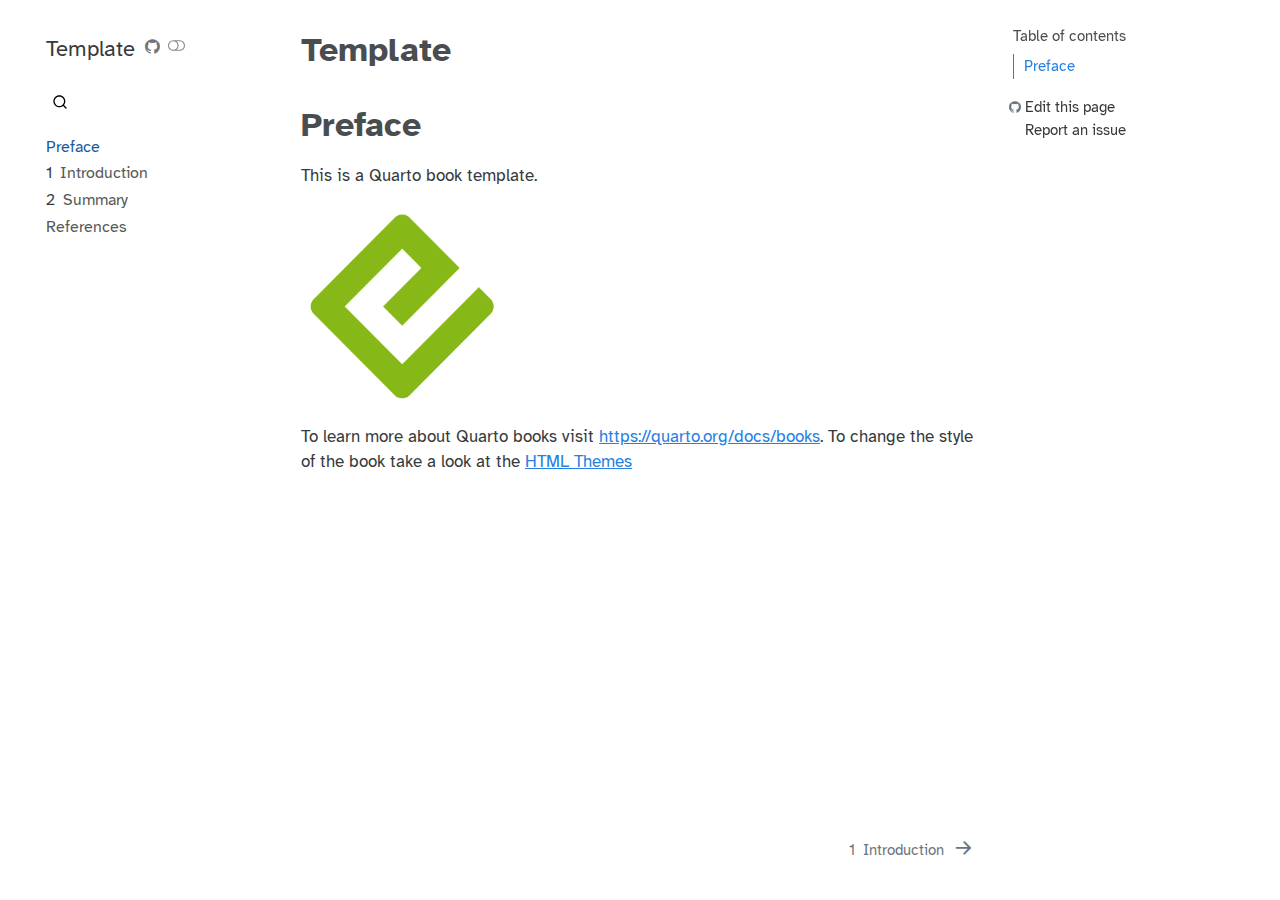
==== index.html @ 36cbff58 "Built site for gh-pages" ====
<!DOCTYPE html>
<html xmlns="http://www.w3.org/1999/xhtml" lang="en" xml:lang="en"><head>

<meta charset="utf-8">
<meta name="generator" content="quarto-1.3.450">

<meta name="viewport" content="width=device-width, initial-scale=1.0, user-scalable=yes">


<title>Template</title>
<style>
code{white-space: pre-wrap;}
span.smallcaps{font-variant: small-caps;}
div.columns{display: flex; gap: min(4vw, 1.5em);}
div.column{flex: auto; overflow-x: auto;}
div.hanging-indent{margin-left: 1.5em; text-indent: -1.5em;}
ul.task-list{list-style: none;}
ul.task-list li input[type="checkbox"] {
  width: 0.8em;
  margin: 0 0.8em 0.2em -1em; /* quarto-specific, see https://github.com/quarto-dev/quarto-cli/issues/4556 */ 
  vertical-align: middle;
}
</style>


<script src="site_libs/quarto-nav/quarto-nav.js"></script>
<script src="site_libs/quarto-nav/headroom.min.js"></script>
<script src="site_libs/clipboard/clipboard.min.js"></script>
<script src="site_libs/quarto-search/autocomplete.umd.js"></script>
<script src="site_libs/quarto-search/fuse.min.js"></script>
<script src="site_libs/quarto-search/quarto-search.js"></script>
<meta name="quarto:offset" content="./">
<link href="./intro.html" rel="next">
<link href=".//images/logo.png" rel="icon" type="image/png">
<script src="site_libs/quarto-html/quarto.js"></script>
<script src="site_libs/quarto-html/popper.min.js"></script>
<script src="site_libs/quarto-html/tippy.umd.min.js"></script>
<script src="site_libs/quarto-html/anchor.min.js"></script>
<link href="site_libs/quarto-html/tippy.css" rel="stylesheet">
<link href="site_libs/quarto-html/quarto-syntax-highlighting.css" rel="stylesheet" class="quarto-color-scheme" id="quarto-text-highlighting-styles">
<link href="site_libs/quarto-html/quarto-syntax-highlighting-dark.css" rel="prefetch" class="quarto-color-scheme quarto-color-alternate" id="quarto-text-highlighting-styles">
<script src="site_libs/bootstrap/bootstrap.min.js"></script>
<link href="site_libs/bootstrap/bootstrap-icons.css" rel="stylesheet">
<link href="site_libs/bootstrap/bootstrap.min.css" rel="stylesheet" class="quarto-color-scheme" id="quarto-bootstrap" data-mode="light">
<link href="site_libs/bootstrap/bootstrap-dark.min.css" rel="prefetch" class="quarto-color-scheme quarto-color-alternate" id="quarto-bootstrap" data-mode="dark">
<script id="quarto-search-options" type="application/json">{
  "location": "sidebar",
  "copy-button": false,
  "collapse-after": 3,
  "panel-placement": "start",
  "type": "overlay",
  "limit": 20,
  "language": {
    "search-no-results-text": "No results",
    "search-matching-documents-text": "matching documents",
    "search-copy-link-title": "Copy link to search",
    "search-hide-matches-text": "Hide additional matches",
    "search-more-match-text": "more match in this document",
    "search-more-matches-text": "more matches in this document",
    "search-clear-button-title": "Clear",
    "search-detached-cancel-button-title": "Cancel",
    "search-submit-button-title": "Submit",
    "search-label": "Search"
  }
}</script>


<meta property="og:title" content="Template">
<meta property="og:description" content="">
<meta property="og:image" content="https://ku009.github.io/dst-documentation/images/logo.png">
<meta property="og:site-name" content="Template">
<meta property="og:image:height" content="1185">
<meta property="og:image:width" content="1196">
</head>

<body class="nav-sidebar floating">

<div id="quarto-search-results"></div>
  <header id="quarto-header" class="headroom fixed-top">
  <nav class="quarto-secondary-nav">
    <div class="container-fluid d-flex">
      <button type="button" class="quarto-btn-toggle btn" data-bs-toggle="collapse" data-bs-target="#quarto-sidebar,#quarto-sidebar-glass" aria-controls="quarto-sidebar" aria-expanded="false" aria-label="Toggle sidebar navigation" onclick="if (window.quartoToggleHeadroom) { window.quartoToggleHeadroom(); }">
        <i class="bi bi-layout-text-sidebar-reverse"></i>
      </button>
      <nav class="quarto-page-breadcrumbs" aria-label="breadcrumb"><ol class="breadcrumb"><li class="breadcrumb-item"><a href="./index.html">Preface</a></li></ol></nav>
      <a class="flex-grow-1" role="button" data-bs-toggle="collapse" data-bs-target="#quarto-sidebar,#quarto-sidebar-glass" aria-controls="quarto-sidebar" aria-expanded="false" aria-label="Toggle sidebar navigation" onclick="if (window.quartoToggleHeadroom) { window.quartoToggleHeadroom(); }">      
      </a>
      <button type="button" class="btn quarto-search-button" aria-label="" onclick="window.quartoOpenSearch();">
        <i class="bi bi-search"></i>
      </button>
    </div>
  </nav>
</header>
<!-- content -->
<div id="quarto-content" class="quarto-container page-columns page-rows-contents page-layout-article">
<!-- sidebar -->
  <nav id="quarto-sidebar" class="sidebar collapse collapse-horizontal sidebar-navigation floating overflow-auto">
    <div class="pt-lg-2 mt-2 text-left sidebar-header">
    <div class="sidebar-title mb-0 py-0">
      <a href="./">Template</a> 
        <div class="sidebar-tools-main">
    <a href="https://github.com/ku009/dst-documentation" rel="" title="Source Code" class="quarto-navigation-tool px-1" aria-label="Source Code"><i class="bi bi-github"></i></a>
  <a href="" class="quarto-color-scheme-toggle quarto-navigation-tool  px-1" onclick="window.quartoToggleColorScheme(); return false;" title="Toggle dark mode"><i class="bi"></i></a>
</div>
    </div>
      </div>
        <div class="mt-2 flex-shrink-0 align-items-center">
        <div class="sidebar-search">
        <div id="quarto-search" class="" title="Search"></div>
        </div>
        </div>
    <div class="sidebar-menu-container"> 
    <ul class="list-unstyled mt-1">
        <li class="sidebar-item">
  <div class="sidebar-item-container"> 
  <a href="./index.html" class="sidebar-item-text sidebar-link active">
 <span class="menu-text">Preface</span></a>
  </div>
</li>
        <li class="sidebar-item">
  <div class="sidebar-item-container"> 
  <a href="./intro.html" class="sidebar-item-text sidebar-link">
 <span class="menu-text"><span class="chapter-number">1</span>&nbsp; <span class="chapter-title">Introduction</span></span></a>
  </div>
</li>
        <li class="sidebar-item">
  <div class="sidebar-item-container"> 
  <a href="./summary.html" class="sidebar-item-text sidebar-link">
 <span class="menu-text"><span class="chapter-number">2</span>&nbsp; <span class="chapter-title">Summary</span></span></a>
  </div>
</li>
        <li class="sidebar-item">
  <div class="sidebar-item-container"> 
  <a href="./references.html" class="sidebar-item-text sidebar-link">
 <span class="menu-text">References</span></a>
  </div>
</li>
    </ul>
    </div>
</nav>
<div id="quarto-sidebar-glass" data-bs-toggle="collapse" data-bs-target="#quarto-sidebar,#quarto-sidebar-glass"></div>
<!-- margin-sidebar -->
    <div id="quarto-margin-sidebar" class="sidebar margin-sidebar">
        <nav id="TOC" role="doc-toc" class="toc-active">
    <h2 id="toc-title">Table of contents</h2>
   
  <ul>
  <li><a href="#preface" id="toc-preface" class="nav-link active" data-scroll-target="#preface">Preface</a></li>
  </ul>
<div class="toc-actions"><div><i class="bi bi-github"></i></div><div class="action-links"><p><a href="https://github.com/ku009/dst-documentation/edit/main/index.qmd" class="toc-action">Edit this page</a></p><p><a href="https://github.com/ku009/dst-documentation/issues/new" class="toc-action">Report an issue</a></p></div></div></nav>
    </div>
<!-- main -->
<main class="content" id="quarto-document-content">

<header id="title-block-header" class="quarto-title-block default">
<div class="quarto-title">
<h1 class="title">Template</h1>
</div>



<div class="quarto-title-meta">

    
  
    
  </div>
  

</header>

<section id="preface" class="level1 unnumbered">
<h1 class="unnumbered">Preface</h1>
<p>This is a Quarto book template.</p>
<p><img src="images/logo.png" class="img-fluid" style="width:30.0%"></p>
<p>To learn more about Quarto books visit <a href="https://quarto.org/docs/books" class="uri">https://quarto.org/docs/books</a>. To change the style of the book take a look at the <a href="https://quarto.org/docs/output-formats/html-themes.html">HTML Themes</a></p>


</section>

</main> <!-- /main -->
<script id="quarto-html-after-body" type="application/javascript">
window.document.addEventListener("DOMContentLoaded", function (event) {
  const toggleBodyColorMode = (bsSheetEl) => {
    const mode = bsSheetEl.getAttribute("data-mode");
    const bodyEl = window.document.querySelector("body");
    if (mode === "dark") {
      bodyEl.classList.add("quarto-dark");
      bodyEl.classList.remove("quarto-light");
    } else {
      bodyEl.classList.add("quarto-light");
      bodyEl.classList.remove("quarto-dark");
    }
  }
  const toggleBodyColorPrimary = () => {
    const bsSheetEl = window.document.querySelector("link#quarto-bootstrap");
    if (bsSheetEl) {
      toggleBodyColorMode(bsSheetEl);
    }
  }
  toggleBodyColorPrimary();  
  const disableStylesheet = (stylesheets) => {
    for (let i=0; i < stylesheets.length; i++) {
      const stylesheet = stylesheets[i];
      stylesheet.rel = 'prefetch';
    }
  }
  const enableStylesheet = (stylesheets) => {
    for (let i=0; i < stylesheets.length; i++) {
      const stylesheet = stylesheets[i];
      stylesheet.rel = 'stylesheet';
    }
  }
  const manageTransitions = (selector, allowTransitions) => {
    const els = window.document.querySelectorAll(selector);
    for (let i=0; i < els.length; i++) {
      const el = els[i];
      if (allowTransitions) {
        el.classList.remove('notransition');
      } else {
        el.classList.add('notransition');
      }
    }
  }
  const toggleColorMode = (alternate) => {
    // Switch the stylesheets
    const alternateStylesheets = window.document.querySelectorAll('link.quarto-color-scheme.quarto-color-alternate');
    manageTransitions('#quarto-margin-sidebar .nav-link', false);
    if (alternate) {
      enableStylesheet(alternateStylesheets);
      for (const sheetNode of alternateStylesheets) {
        if (sheetNode.id === "quarto-bootstrap") {
          toggleBodyColorMode(sheetNode);
        }
      }
    } else {
      disableStylesheet(alternateStylesheets);
      toggleBodyColorPrimary();
    }
    manageTransitions('#quarto-margin-sidebar .nav-link', true);
    // Switch the toggles
    const toggles = window.document.querySelectorAll('.quarto-color-scheme-toggle');
    for (let i=0; i < toggles.length; i++) {
      const toggle = toggles[i];
      if (toggle) {
        if (alternate) {
          toggle.classList.add("alternate");     
        } else {
          toggle.classList.remove("alternate");
        }
      }
    }
    // Hack to workaround the fact that safari doesn't
    // properly recolor the scrollbar when toggling (#1455)
    if (navigator.userAgent.indexOf('Safari') > 0 && navigator.userAgent.indexOf('Chrome') == -1) {
      manageTransitions("body", false);
      window.scrollTo(0, 1);
      setTimeout(() => {
        window.scrollTo(0, 0);
        manageTransitions("body", true);
      }, 40);  
    }
  }
  const isFileUrl = () => { 
    return window.location.protocol === 'file:';
  }
  const hasAlternateSentinel = () => {  
    let styleSentinel = getColorSchemeSentinel();
    if (styleSentinel !== null) {
      return styleSentinel === "alternate";
    } else {
      return false;
    }
  }
  const setStyleSentinel = (alternate) => {
    const value = alternate ? "alternate" : "default";
    if (!isFileUrl()) {
      window.localStorage.setItem("quarto-color-scheme", value);
    } else {
      localAlternateSentinel = value;
    }
  }
  const getColorSchemeSentinel = () => {
    if (!isFileUrl()) {
      const storageValue = window.localStorage.getItem("quarto-color-scheme");
      return storageValue != null ? storageValue : localAlternateSentinel;
    } else {
      return localAlternateSentinel;
    }
  }
  let localAlternateSentinel = 'default';
  // Dark / light mode switch
  window.quartoToggleColorScheme = () => {
    // Read the current dark / light value 
    let toAlternate = !hasAlternateSentinel();
    toggleColorMode(toAlternate);
    setStyleSentinel(toAlternate);
  };
  // Ensure there is a toggle, if there isn't float one in the top right
  if (window.document.querySelector('.quarto-color-scheme-toggle') === null) {
    const a = window.document.createElement('a');
    a.classList.add('top-right');
    a.classList.add('quarto-color-scheme-toggle');
    a.href = "";
    a.onclick = function() { try { window.quartoToggleColorScheme(); } catch {} return false; };
    const i = window.document.createElement("i");
    i.classList.add('bi');
    a.appendChild(i);
    window.document.body.appendChild(a);
  }
  // Switch to dark mode if need be
  if (hasAlternateSentinel()) {
    toggleColorMode(true);
  } else {
    toggleColorMode(false);
  }
  const icon = "";
  const anchorJS = new window.AnchorJS();
  anchorJS.options = {
    placement: 'right',
    icon: icon
  };
  anchorJS.add('.anchored');
  const isCodeAnnotation = (el) => {
    for (const clz of el.classList) {
      if (clz.startsWith('code-annotation-')) {                     
        return true;
      }
    }
    return false;
  }
  const clipboard = new window.ClipboardJS('.code-copy-button', {
    text: function(trigger) {
      const codeEl = trigger.previousElementSibling.cloneNode(true);
      for (const childEl of codeEl.children) {
        if (isCodeAnnotation(childEl)) {
          childEl.remove();
        }
      }
      return codeEl.innerText;
    }
  });
  clipboard.on('success', function(e) {
    // button target
    const button = e.trigger;
    // don't keep focus
    button.blur();
    // flash "checked"
    button.classList.add('code-copy-button-checked');
    var currentTitle = button.getAttribute("title");
    button.setAttribute("title", "Copied!");
    let tooltip;
    if (window.bootstrap) {
      button.setAttribute("data-bs-toggle", "tooltip");
      button.setAttribute("data-bs-placement", "left");
      button.setAttribute("data-bs-title", "Copied!");
      tooltip = new bootstrap.Tooltip(button, 
        { trigger: "manual", 
          customClass: "code-copy-button-tooltip",
          offset: [0, -8]});
      tooltip.show();    
    }
    setTimeout(function() {
      if (tooltip) {
        tooltip.hide();
        button.removeAttribute("data-bs-title");
        button.removeAttribute("data-bs-toggle");
        button.removeAttribute("data-bs-placement");
      }
      button.setAttribute("title", currentTitle);
      button.classList.remove('code-copy-button-checked');
    }, 1000);
    // clear code selection
    e.clearSelection();
  });
  function tippyHover(el, contentFn) {
    const config = {
      allowHTML: true,
      content: contentFn,
      maxWidth: 500,
      delay: 100,
      arrow: false,
      appendTo: function(el) {
          return el.parentElement;
      },
      interactive: true,
      interactiveBorder: 10,
      theme: 'quarto',
      placement: 'bottom-start'
    };
    window.tippy(el, config); 
  }
  const noterefs = window.document.querySelectorAll('a[role="doc-noteref"]');
  for (var i=0; i<noterefs.length; i++) {
    const ref = noterefs[i];
    tippyHover(ref, function() {
      // use id or data attribute instead here
      let href = ref.getAttribute('data-footnote-href') || ref.getAttribute('href');
      try { href = new URL(href).hash; } catch {}
      const id = href.replace(/^#\/?/, "");
      const note = window.document.getElementById(id);
      return note.innerHTML;
    });
  }
      let selectedAnnoteEl;
      const selectorForAnnotation = ( cell, annotation) => {
        let cellAttr = 'data-code-cell="' + cell + '"';
        let lineAttr = 'data-code-annotation="' +  annotation + '"';
        const selector = 'span[' + cellAttr + '][' + lineAttr + ']';
        return selector;
      }
      const selectCodeLines = (annoteEl) => {
        const doc = window.document;
        const targetCell = annoteEl.getAttribute("data-target-cell");
        const targetAnnotation = annoteEl.getAttribute("data-target-annotation");
        const annoteSpan = window.document.querySelector(selectorForAnnotation(targetCell, targetAnnotation));
        const lines = annoteSpan.getAttribute("data-code-lines").split(",");
        const lineIds = lines.map((line) => {
          return targetCell + "-" + line;
        })
        let top = null;
        let height = null;
        let parent = null;
        if (lineIds.length > 0) {
            //compute the position of the single el (top and bottom and make a div)
            const el = window.document.getElementById(lineIds[0]);
            top = el.offsetTop;
            height = el.offsetHeight;
            parent = el.parentElement.parentElement;
          if (lineIds.length > 1) {
            const lastEl = window.document.getElementById(lineIds[lineIds.length - 1]);
            const bottom = lastEl.offsetTop + lastEl.offsetHeight;
            height = bottom - top;
          }
          if (top !== null && height !== null && parent !== null) {
            // cook up a div (if necessary) and position it 
            let div = window.document.getElementById("code-annotation-line-highlight");
            if (div === null) {
              div = window.document.createElement("div");
              div.setAttribute("id", "code-annotation-line-highlight");
              div.style.position = 'absolute';
              parent.appendChild(div);
            }
            div.style.top = top - 2 + "px";
            div.style.height = height + 4 + "px";
            let gutterDiv = window.document.getElementById("code-annotation-line-highlight-gutter");
            if (gutterDiv === null) {
              gutterDiv = window.document.createElement("div");
              gutterDiv.setAttribute("id", "code-annotation-line-highlight-gutter");
              gutterDiv.style.position = 'absolute';
              const codeCell = window.document.getElementById(targetCell);
              const gutter = codeCell.querySelector('.code-annotation-gutter');
              gutter.appendChild(gutterDiv);
            }
            gutterDiv.style.top = top - 2 + "px";
            gutterDiv.style.height = height + 4 + "px";
          }
          selectedAnnoteEl = annoteEl;
        }
      };
      const unselectCodeLines = () => {
        const elementsIds = ["code-annotation-line-highlight", "code-annotation-line-highlight-gutter"];
        elementsIds.forEach((elId) => {
          const div = window.document.getElementById(elId);
          if (div) {
            div.remove();
          }
        });
        selectedAnnoteEl = undefined;
      };
      // Attach click handler to the DT
      const annoteDls = window.document.querySelectorAll('dt[data-target-cell]');
      for (const annoteDlNode of annoteDls) {
        annoteDlNode.addEventListener('click', (event) => {
          const clickedEl = event.target;
          if (clickedEl !== selectedAnnoteEl) {
            unselectCodeLines();
            const activeEl = window.document.querySelector('dt[data-target-cell].code-annotation-active');
            if (activeEl) {
              activeEl.classList.remove('code-annotation-active');
            }
            selectCodeLines(clickedEl);
            clickedEl.classList.add('code-annotation-active');
          } else {
            // Unselect the line
            unselectCodeLines();
            clickedEl.classList.remove('code-annotation-active');
          }
        });
      }
  const findCites = (el) => {
    const parentEl = el.parentElement;
    if (parentEl) {
      const cites = parentEl.dataset.cites;
      if (cites) {
        return {
          el,
          cites: cites.split(' ')
        };
      } else {
        return findCites(el.parentElement)
      }
    } else {
      return undefined;
    }
  };
  var bibliorefs = window.document.querySelectorAll('a[role="doc-biblioref"]');
  for (var i=0; i<bibliorefs.length; i++) {
    const ref = bibliorefs[i];
    const citeInfo = findCites(ref);
    if (citeInfo) {
      tippyHover(citeInfo.el, function() {
        var popup = window.document.createElement('div');
        citeInfo.cites.forEach(function(cite) {
          var citeDiv = window.document.createElement('div');
          citeDiv.classList.add('hanging-indent');
          citeDiv.classList.add('csl-entry');
          var biblioDiv = window.document.getElementById('ref-' + cite);
          if (biblioDiv) {
            citeDiv.innerHTML = biblioDiv.innerHTML;
          }
          popup.appendChild(citeDiv);
        });
        return popup.innerHTML;
      });
    }
  }
});
</script>
<nav class="page-navigation">
  <div class="nav-page nav-page-previous">
  </div>
  <div class="nav-page nav-page-next">
      <a href="./intro.html" class="pagination-link">
        <span class="nav-page-text"><span class="chapter-number">1</span>&nbsp; <span class="chapter-title">Introduction</span></span> <i class="bi bi-arrow-right-short"></i>
      </a>
  </div>
</nav>
</div> <!-- /content -->



</body></html>
---- site_libs/quarto-html/tippy.css ----
.tippy-box[data-animation=fade][data-state=hidden]{opacity:0}[data-tippy-root]{max-width:calc(100vw - 10px)}.tippy-box{position:relative;background-color:#333;color:#fff;border-radius:4px;font-size:14px;line-height:1.4;white-space:normal;outline:0;transition-property:transform,visibility,opacity}.tippy-box[data-placement^=top]>.tippy-arrow{bottom:0}.tippy-box[data-placement^=top]>.tippy-arrow:before{bottom:-7px;left:0;border-width:8px 8px 0;border-top-color:initial;transform-origin:center top}.tippy-box[data-placement^=bottom]>.tippy-arrow{top:0}.tippy-box[data-placement^=bottom]>.tippy-arrow:before{top:-7px;left:0;border-width:0 8px 8px;border-bottom-color:initial;transform-origin:center bottom}.tippy-box[data-placement^=left]>.tippy-arrow{right:0}.tippy-box[data-placement^=left]>.tippy-arrow:before{border-width:8px 0 8px 8px;border-left-color:initial;right:-7px;transform-origin:center left}.tippy-box[data-placement^=right]>.tippy-arrow{left:0}.tippy-box[data-placement^=right]>.tippy-arrow:before{left:-7px;border-width:8px 8px 8px 0;border-right-color:initial;transform-origin:center right}.tippy-box[data-inertia][data-state=visible]{transition-timing-function:cubic-bezier(.54,1.5,.38,1.11)}.tippy-arrow{width:16px;height:16px;color:#333}.tippy-arrow:before{content:"";position:absolute;border-color:transparent;border-style:solid}.tippy-content{position:relative;padding:5px 9px;z-index:1}
---- site_libs/quarto-html/quarto-syntax-highlighting.css ----
/* quarto syntax highlight colors */
:root {
  --quarto-hl-ot-color: #003B4F;
  --quarto-hl-at-color: #657422;
  --quarto-hl-ss-color: #20794D;
  --quarto-hl-an-color: #5E5E5E;
  --quarto-hl-fu-color: #4758AB;
  --quarto-hl-st-color: #20794D;
  --quarto-hl-cf-color: #003B4F;
  --quarto-hl-op-color: #5E5E5E;
  --quarto-hl-er-color: #AD0000;
  --quarto-hl-bn-color: #AD0000;
  --quarto-hl-al-color: #AD0000;
  --quarto-hl-va-color: #111111;
  --quarto-hl-bu-color: inherit;
  --quarto-hl-ex-color: inherit;
  --quarto-hl-pp-color: #AD0000;
  --quarto-hl-in-color: #5E5E5E;
  --quarto-hl-vs-color: #20794D;
  --quarto-hl-wa-color: #5E5E5E;
  --quarto-hl-do-color: #5E5E5E;
  --quarto-hl-im-color: #00769E;
  --quarto-hl-ch-color: #20794D;
  --quarto-hl-dt-color: #AD0000;
  --quarto-hl-fl-color: #AD0000;
  --quarto-hl-co-color: #5E5E5E;
  --quarto-hl-cv-color: #5E5E5E;
  --quarto-hl-cn-color: #8f5902;
  --quarto-hl-sc-color: #5E5E5E;
  --quarto-hl-dv-color: #AD0000;
  --quarto-hl-kw-color: #003B4F;
}

/* other quarto variables */
:root {
  --quarto-font-monospace: SFMono-Regular, Menlo, Monaco, Consolas, "Liberation Mono", "Courier New", monospace;
}

pre > code.sourceCode > span {
  color: #003B4F;
}

code span {
  color: #003B4F;
}

code.sourceCode > span {
  color: #003B4F;
}

div.sourceCode,
div.sourceCode pre.sourceCode {
  color: #003B4F;
}

code span.ot {
  color: #003B4F;
  font-style: inherit;
}

code span.at {
  color: #657422;
  font-style: inherit;
}

code span.ss {
  color: #20794D;
  font-style: inherit;
}

code span.an {
  color: #5E5E5E;
  font-style: inherit;
}

code span.fu {
  color: #4758AB;
  font-style: inherit;
}

code span.st {
  color: #20794D;
  font-style: inherit;
}

code span.cf {
  color: #003B4F;
  font-style: inherit;
}

code span.op {
  color: #5E5E5E;
  font-style: inherit;
}

code span.er {
  color: #AD0000;
  font-style: inherit;
}

code span.bn {
  color: #AD0000;
  font-style: inherit;
}

code span.al {
  color: #AD0000;
  font-style: inherit;
}

code span.va {
  color: #111111;
  font-style: inherit;
}

code span.bu {
  font-style: inherit;
}

code span.ex {
  font-style: inherit;
}

code span.pp {
  color: #AD0000;
  font-style: inherit;
}

code span.in {
  color: #5E5E5E;
  font-style: inherit;
}

code span.vs {
  color: #20794D;
  font-style: inherit;
}

code span.wa {
  color: #5E5E5E;
  font-style: italic;
}

code span.do {
  color: #5E5E5E;
  font-style: italic;
}

code span.im {
  color: #00769E;
  font-style: inherit;
}

code span.ch {
  color: #20794D;
  font-style: inherit;
}

code span.dt {
  color: #AD0000;
  font-style: inherit;
}

code span.fl {
  color: #AD0000;
  font-style: inherit;
}

code span.co {
  color: #5E5E5E;
  font-style: inherit;
}

code span.cv {
  color: #5E5E5E;
  font-style: italic;
}

code span.cn {
  color: #8f5902;
  font-style: inherit;
}

code span.sc {
  color: #5E5E5E;
  font-style: inherit;
}

code span.dv {
  color: #AD0000;
  font-style: inherit;
}

code span.kw {
  color: #003B4F;
  font-style: inherit;
}

.prevent-inlining {
  content: "</";
}

/*# sourceMappingURL=debc5d5d77c3f9108843748ff7464032.css.map */
---- site_libs/quarto-html/quarto-syntax-highlighting-dark.css ----
/* quarto syntax highlight colors */
:root {
  --quarto-hl-al-color: #f07178;
  --quarto-hl-an-color: #d4d0ab;
  --quarto-hl-at-color: #00e0e0;
  --quarto-hl-bn-color: #d4d0ab;
  --quarto-hl-bu-color: #abe338;
  --quarto-hl-ch-color: #abe338;
  --quarto-hl-co-color: #f8f8f2;
  --quarto-hl-cv-color: #ffd700;
  --quarto-hl-cn-color: #ffd700;
  --quarto-hl-cf-color: #ffa07a;
  --quarto-hl-dt-color: #ffa07a;
  --quarto-hl-dv-color: #d4d0ab;
  --quarto-hl-do-color: #f8f8f2;
  --quarto-hl-er-color: #f07178;
  --quarto-hl-ex-color: #00e0e0;
  --quarto-hl-fl-color: #d4d0ab;
  --quarto-hl-fu-color: #ffa07a;
  --quarto-hl-im-color: #abe338;
  --quarto-hl-in-color: #d4d0ab;
  --quarto-hl-kw-color: #ffa07a;
  --quarto-hl-op-color: #ffa07a;
  --quarto-hl-ot-color: #00e0e0;
  --quarto-hl-pp-color: #dcc6e0;
  --quarto-hl-re-color: #00e0e0;
  --quarto-hl-sc-color: #abe338;
  --quarto-hl-ss-color: #abe338;
  --quarto-hl-st-color: #abe338;
  --quarto-hl-va-color: #00e0e0;
  --quarto-hl-vs-color: #abe338;
  --quarto-hl-wa-color: #dcc6e0;
}

/* other quarto variables */
:root {
  --quarto-font-monospace: SFMono-Regular, Menlo, Monaco, Consolas, "Liberation Mono", "Courier New", monospace;
}

code span.al {
  background-color: #2a0f15;
  font-weight: bold;
  color: #f07178;
}

code span.an {
  color: #d4d0ab;
}

code span.at {
  color: #00e0e0;
}

code span.bn {
  color: #d4d0ab;
}

code span.bu {
  color: #abe338;
}

code span.ch {
  color: #abe338;
}

code span.co {
  font-style: italic;
  color: #f8f8f2;
}

code span.cv {
  color: #ffd700;
}

code span.cn {
  color: #ffd700;
}

code span.cf {
  font-weight: bold;
  color: #ffa07a;
}

code span.dt {
  color: #ffa07a;
}

code span.dv {
  color: #d4d0ab;
}

code span.do {
  color: #f8f8f2;
}

code span.er {
  color: #f07178;
  text-decoration: underline;
}

code span.ex {
  font-weight: bold;
  color: #00e0e0;
}

code span.fl {
  color: #d4d0ab;
}

code span.fu {
  color: #ffa07a;
}

code span.im {
  color: #abe338;
}

code span.in {
  color: #d4d0ab;
}

code span.kw {
  font-weight: bold;
  color: #ffa07a;
}

pre > code.sourceCode > span {
  color: #f8f8f2;
}

code span {
  color: #f8f8f2;
}

code.sourceCode > span {
  color: #f8f8f2;
}

div.sourceCode,
div.sourceCode pre.sourceCode {
  color: #f8f8f2;
}

code span.op {
  color: #ffa07a;
}

code span.ot {
  color: #00e0e0;
}

code span.pp {
  color: #dcc6e0;
}

code span.re {
  background-color: #f8f8f2;
  color: #00e0e0;
}

code span.sc {
  color: #abe338;
}

code span.ss {
  color: #abe338;
}

code span.st {
  color: #abe338;
}

code span.va {
  color: #00e0e0;
}

code span.vs {
  color: #abe338;
}

code span.wa {
  color: #dcc6e0;
}

.prevent-inlining {
  content: "</";
}

/*# sourceMappingURL=935a306eefa94366c21e1a970dddb765.css.map */
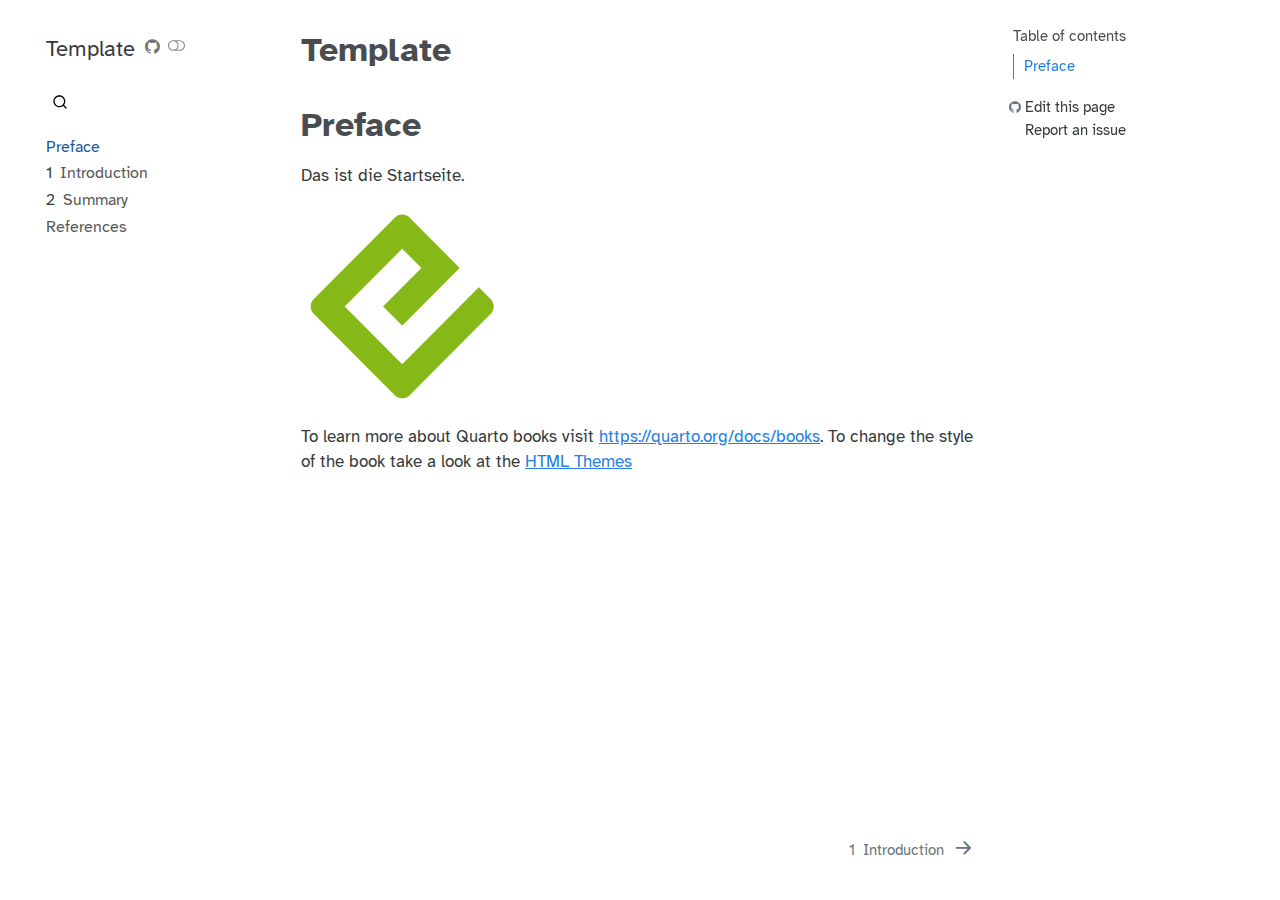
==== commit 51b88836: "Built site for gh-pages" ====
--- a/index.html
+++ b/index.html
@@ -171,7 +171,7 @@
 
 <section id="preface" class="level1 unnumbered">
 <h1 class="unnumbered">Preface</h1>
-<p>This is a Quarto book template.</p>
+<p>Das ist die Startseite.</p>
 <p><img src="images/logo.png" class="img-fluid" style="width:30.0%"></p>
 <p>To learn more about Quarto books visit <a href="https://quarto.org/docs/books" class="uri">https://quarto.org/docs/books</a>. To change the style of the book take a look at the <a href="https://quarto.org/docs/output-formats/html-themes.html">HTML Themes</a></p>
 
